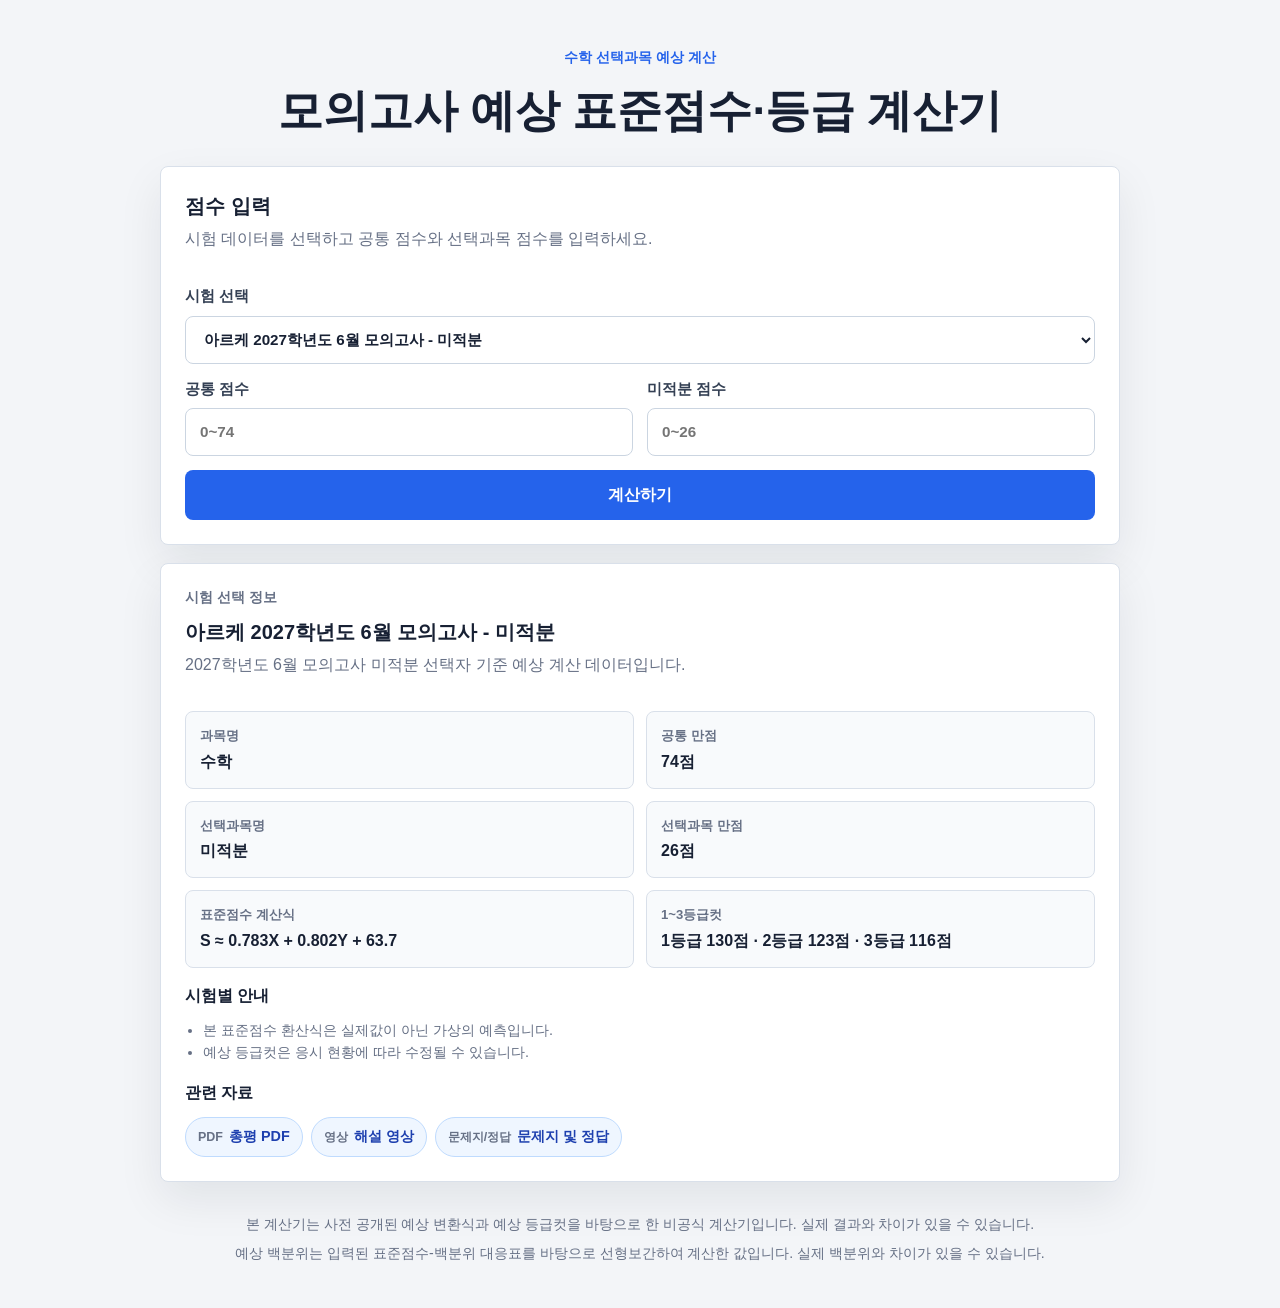
==== index.html @ 88519c4f "f" ====
<!DOCTYPE html>
<html lang="ko">
<head>
  <meta charset="UTF-8">
  <meta name="viewport" content="width=device-width, initial-scale=1.0">
  <title>모의고사 예상 표준점수·등급 계산기</title>
  <link rel="stylesheet" href="style.css">
</head>
<body>
  <main class="page">
    <section class="hero">
      <p class="eyebrow">수학 선택과목 예상 계산</p>
      <h1>모의고사 예상 표준점수·등급 계산기</h1>
    </section>

    <section class="card calculator-card" aria-labelledby="calculator-title">
      <div class="card-header">
        <div>
          <h2 id="calculator-title">점수 입력</h2>
          <p>시험 데이터를 선택하고 공통 점수와 선택과목 점수를 입력하세요.</p>
        </div>
      </div>

      <form id="score-form" novalidate>
        <label class="field">
          <span>시험 선택</span>
          <select id="exam-select" disabled>
            <option value="">시험 데이터를 불러오는 중입니다</option>
          </select>
        </label>

        <div class="input-grid">
          <label class="field">
            <span>공통 점수</span>
            <input id="common-score" type="number" min="0" step="1" inputmode="numeric" placeholder="예: 62">
          </label>

          <label class="field">
            <span id="elective-score-label">선택과목 점수</span>
            <input id="elective-score" type="number" min="0" step="1" inputmode="numeric" placeholder="예: 21">
          </label>
        </div>

        <button class="primary-button" type="submit">계산하기</button>
      </form>

      <p id="message" class="message" role="alert" aria-live="polite"></p>
    </section>

    <section id="result-card" class="card result-card hidden" aria-live="polite">
      <div class="result-heading">
        <div>
          <p class="eyebrow">계산 결과</p>
          <h2 id="result-exam-name"></h2>
        </div>
        <div class="grade-badge" id="result-grade"></div>
      </div>

      <div class="result-grid">
        <div class="result-item">
          <span>원점수</span>
          <strong id="result-raw-score"></strong>
        </div>
        <div class="result-item">
          <span>예상 표준점수</span>
          <strong id="result-standard-score"></strong>
        </div>
        <div class="result-item">
          <span>예상 백분위</span>
          <strong id="result-percentile"></strong>
        </div>
        <div class="result-item">
          <span>예상 등급</span>
          <strong id="result-grade-text"></strong>
        </div>
      </div>

      <div class="cutoff-panel">
        <h3>1~3등급컷</h3>
        <div id="result-cutoffs" class="cutoff-table"></div>
      </div>
    </section>

    <section id="exam-info" class="card info-card hidden" aria-live="polite"></section>

    <footer class="footer">
      <p>본 계산기는 사전 공개된 예상 변환식과 예상 등급컷을 바탕으로 한 비공식 계산기입니다. 실제 결과와 차이가 있을 수 있습니다.</p>
      <p>예상 백분위는 입력된 표준점수-백분위 대응표를 바탕으로 선형보간하여 계산한 값입니다. 실제 백분위와 차이가 있을 수 있습니다.</p>
    </footer>
  </main>

  <script src="script.js"></script>
</body>
</html>
---- style.css ----
:root {
  --bg: #f3f5f8;
  --card: #ffffff;
  --text: #172033;
  --muted: #667085;
  --line: #d9e0ea;
  --primary: #2563eb;
  --primary-dark: #1d4ed8;
  --primary-soft: #eff6ff;
  --danger: #c2410c;
  --danger-bg: #fff7ed;
  --success-bg: #ecfdf3;
  --shadow: 0 18px 45px rgba(15, 23, 42, 0.08);
}

* {
  box-sizing: border-box;
}

body {
  margin: 0;
  min-height: 100vh;
  background: var(--bg);
  color: var(--text);
  font-family: -apple-system, BlinkMacSystemFont, "Segoe UI", "Noto Sans KR", sans-serif;
  line-height: 1.5;
}

button,
input,
select {
  font: inherit;
}

.page {
  width: min(960px, calc(100% - 32px));
  margin: 0 auto;
  padding: 48px 0 36px;
}

.hero {
  margin-bottom: 22px;
  text-align: center;
}

.eyebrow {
  margin: 0 0 8px;
  color: var(--primary);
  font-size: 0.86rem;
  font-weight: 800;
}

h1,
h2,
h3,
p {
  margin-top: 0;
}

h1 {
  margin-bottom: 0;
  font-size: clamp(1.85rem, 4vw, 2.8rem);
  letter-spacing: 0;
}

h2 {
  margin-bottom: 6px;
  font-size: 1.25rem;
}

h3 {
  margin-bottom: 12px;
  font-size: 1rem;
}

.card {
  margin-bottom: 18px;
  padding: 24px;
  border: 1px solid var(--line);
  border-radius: 8px;
  background: var(--card);
  box-shadow: var(--shadow);
}

.card-header {
  display: flex;
  justify-content: space-between;
  gap: 16px;
  margin-bottom: 18px;
}

.card-header p,
.footer,
.info-muted,
.notice-list {
  color: var(--muted);
}

.field {
  display: grid;
  gap: 8px;
  color: #344054;
  font-size: 0.95rem;
  font-weight: 700;
}

.field input,
.field select {
  width: 100%;
  min-height: 48px;
  border: 1px solid #cbd5e1;
  border-radius: 8px;
  background: #fff;
  color: var(--text);
  padding: 0 14px;
}

.field input:focus,
.field select:focus {
  border-color: var(--primary);
  box-shadow: 0 0 0 4px rgba(37, 99, 235, 0.14);
  outline: none;
}

.input-grid {
  display: grid;
  grid-template-columns: repeat(2, minmax(0, 1fr));
  gap: 14px;
  margin: 14px 0;
}

.primary-button {
  width: 100%;
  min-height: 50px;
  border: 0;
  border-radius: 8px;
  background: var(--primary);
  color: #fff;
  cursor: pointer;
  font-weight: 800;
}

.primary-button:hover {
  background: var(--primary-dark);
}

.message {
  min-height: 24px;
  margin: 14px 0 0;
  color: var(--danger);
  font-weight: 700;
}

.message:empty {
  display: none;
}

.hidden {
  display: none;
}

.result-heading {
  display: flex;
  align-items: center;
  justify-content: space-between;
  gap: 16px;
  margin-bottom: 18px;
}

.result-heading h2 {
  margin-bottom: 0;
}

.grade-badge {
  flex: 0 0 auto;
  min-width: 116px;
  padding: 14px 18px;
  border-radius: 8px;
  background: var(--success-bg);
  color: #027a48;
  text-align: center;
  font-size: 1.55rem;
  font-weight: 900;
}

.result-grid {
  display: grid;
  grid-template-columns: repeat(4, minmax(0, 1fr));
  gap: 12px;
}

.result-item {
  min-height: 96px;
  padding: 16px;
  border: 1px solid var(--line);
  border-radius: 8px;
  background: #f8fafc;
}

.result-item span {
  display: block;
  margin-bottom: 8px;
  color: var(--muted);
  font-size: 0.86rem;
  font-weight: 700;
}

.result-item strong {
  font-size: 1.45rem;
}

.cutoff-panel {
  margin-top: 18px;
  padding-top: 18px;
  border-top: 1px solid var(--line);
}

.cutoff-table {
  display: grid;
  grid-template-columns: repeat(3, minmax(0, 1fr));
  border: 1px solid var(--line);
  border-radius: 8px;
  overflow: hidden;
}

.cutoff-cell {
  padding: 12px;
  text-align: center;
  background: #fff;
}

.cutoff-cell + .cutoff-cell {
  border-left: 1px solid var(--line);
}

.cutoff-cell span {
  display: block;
  color: var(--muted);
  font-size: 0.82rem;
  font-weight: 700;
}

.cutoff-cell strong {
  display: block;
  margin-top: 4px;
}

.info-grid {
  display: grid;
  grid-template-columns: repeat(2, minmax(0, 1fr));
  gap: 12px;
  margin: 16px 0;
}

.info-box {
  padding: 14px;
  border: 1px solid var(--line);
  border-radius: 8px;
  background: #f8fafc;
}

.info-box span {
  display: block;
  color: var(--muted);
  font-size: 0.82rem;
  font-weight: 700;
}

.info-box strong {
  display: block;
  margin-top: 4px;
}

.notice-list {
  margin: 8px 0 18px;
  padding-left: 18px;
  font-size: 0.9rem;
}

.links {
  display: flex;
  flex-wrap: wrap;
  gap: 8px;
  margin-top: 8px;
}

.link-chip {
  display: inline-flex;
  align-items: center;
  min-height: 38px;
  padding: 8px 12px;
  border: 1px solid #bfdbfe;
  border-radius: 999px;
  background: var(--primary-soft);
  color: #1e40af;
  text-decoration: none;
  font-size: 0.9rem;
  font-weight: 800;
}

.link-chip:hover {
  border-color: var(--primary);
  background: #dbeafe;
}

.link-type {
  margin-right: 6px;
  color: var(--muted);
  font-size: 0.78rem;
}

.error-box {
  padding: 14px;
  border: 1px solid #fed7aa;
  border-radius: 8px;
  background: var(--danger-bg);
  color: var(--danger);
  font-weight: 700;
}

.footer {
  padding: 14px 4px 0;
  font-size: 0.88rem;
  text-align: center;
}

.footer p {
  margin-bottom: 8px;
}

@media (max-width: 760px) {
  .page {
    width: min(100% - 24px, 960px);
    padding-top: 30px;
  }

  .card {
    padding: 18px;
  }

  .input-grid,
  .result-grid,
  .info-grid {
    grid-template-columns: 1fr;
  }

  .result-heading {
    align-items: stretch;
    flex-direction: column;
  }

  .grade-badge {
    width: 100%;
  }

  .cutoff-table {
    grid-template-columns: 1fr;
  }

  .cutoff-cell + .cutoff-cell {
    border-top: 1px solid var(--line);
    border-left: 0;
  }
}
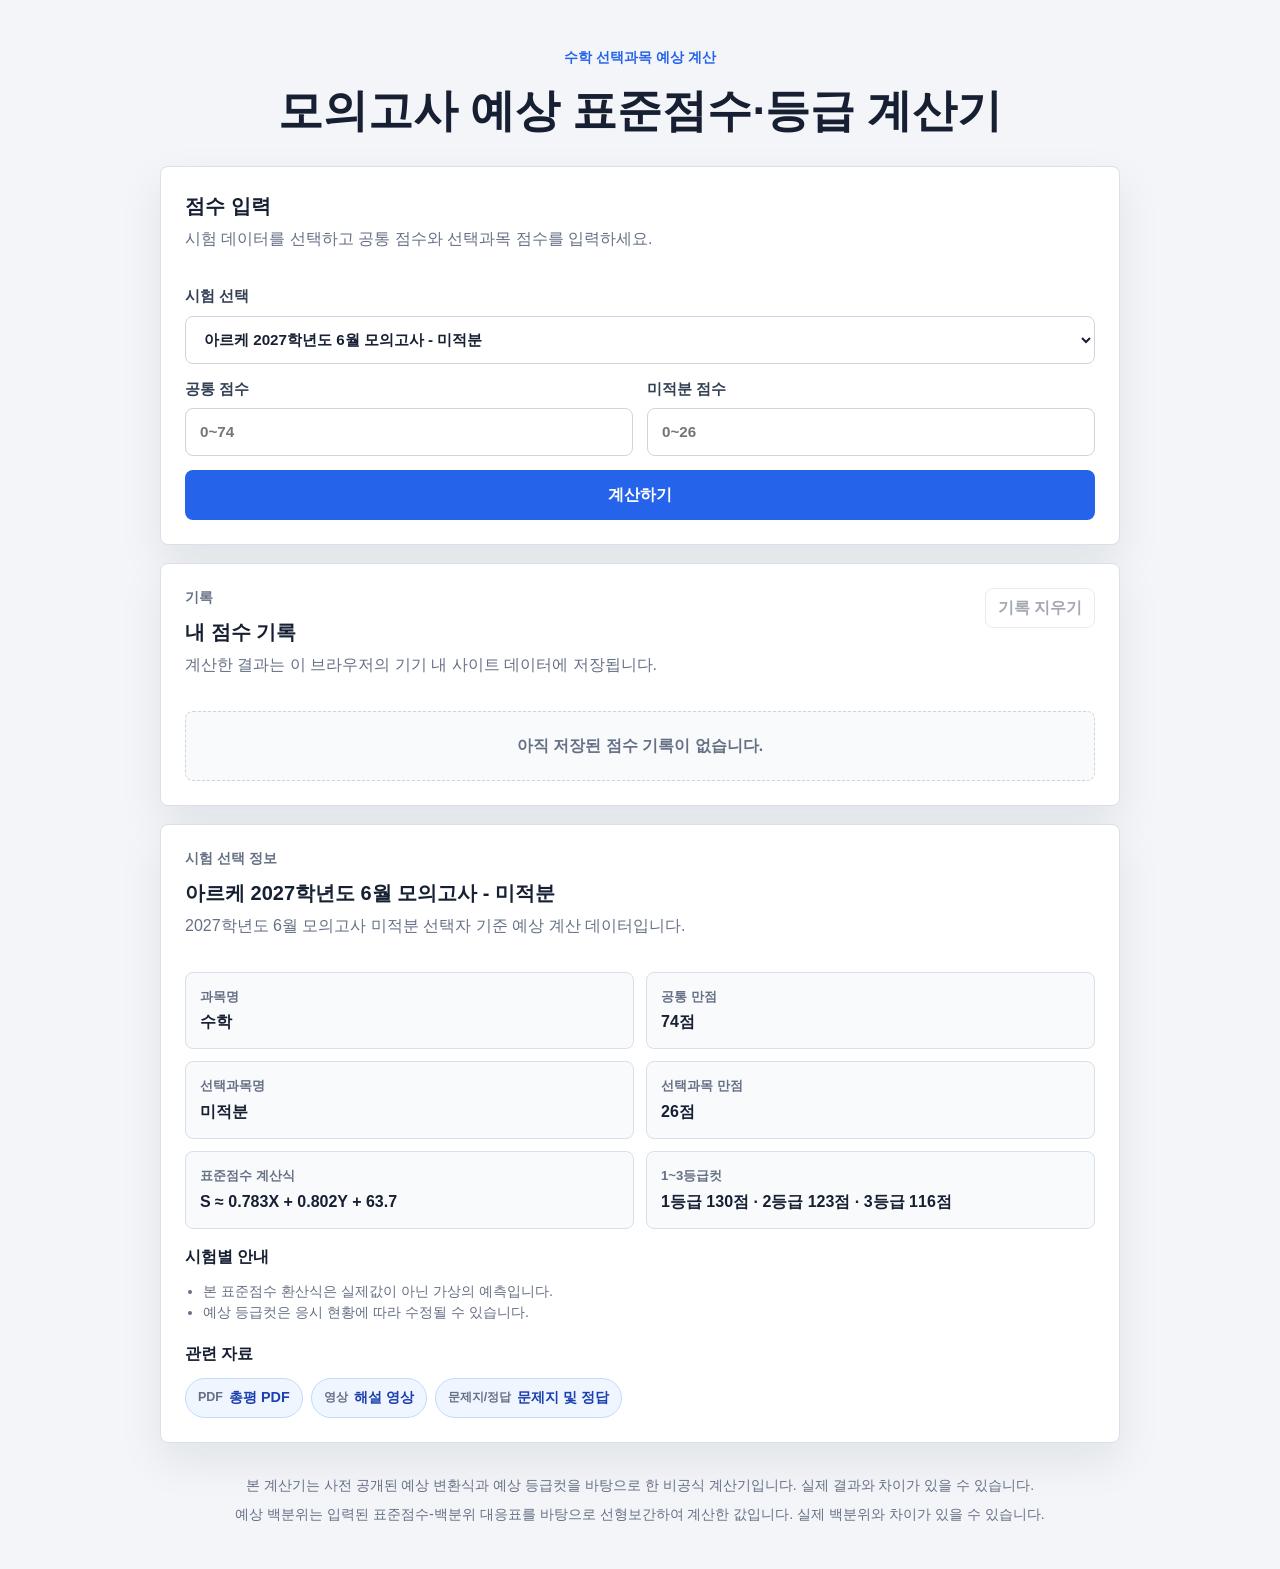
==== commit e11fc7dd: "f" ====
--- a/index.html
+++ b/index.html
@@ -81,6 +81,26 @@
       </div>
     </section>
 
+    <section id="history-card" class="card history-card">
+      <div class="card-header history-header">
+        <div>
+          <p class="eyebrow">기록</p>
+          <h2>내 점수 기록</h2>
+          <p>계산한 결과는 이 브라우저의 기기 내 사이트 데이터에 저장됩니다.</p>
+        </div>
+        <button id="clear-history" class="secondary-button" type="button">기록 지우기</button>
+      </div>
+
+      <div id="history-empty" class="empty-state">아직 저장된 점수 기록이 없습니다.</div>
+
+      <div id="history-content" class="hidden">
+        <div class="chart-wrap">
+          <canvas id="history-chart" width="840" height="280" aria-label="표준점수 등락폭 그래프"></canvas>
+        </div>
+        <div id="history-list" class="history-list" aria-label="저장된 점수 기록"></div>
+      </div>
+    </section>
+
     <section id="exam-info" class="card info-card hidden" aria-live="polite"></section>
 
     <footer class="footer">
--- a/style.css
+++ b/style.css
@@ -144,6 +144,28 @@
   background: var(--primary-dark);
 }
 
+.secondary-button {
+  flex: 0 0 auto;
+  min-height: 40px;
+  border: 1px solid #cbd5e1;
+  border-radius: 8px;
+  background: #fff;
+  color: #344054;
+  cursor: pointer;
+  padding: 0 12px;
+  font-weight: 800;
+}
+
+.secondary-button:hover:not(:disabled) {
+  border-color: var(--primary);
+  color: var(--primary);
+}
+
+.secondary-button:disabled {
+  cursor: not-allowed;
+  opacity: 0.45;
+}
+
 .message {
   min-height: 24px;
   margin: 14px 0 0;
@@ -243,6 +265,86 @@
 .cutoff-cell strong {
   display: block;
   margin-top: 4px;
+}
+
+.history-header {
+  align-items: flex-start;
+}
+
+.empty-state {
+  border: 1px dashed #cbd5e1;
+  border-radius: 8px;
+  background: #f8fafc;
+  color: var(--muted);
+  padding: 22px;
+  text-align: center;
+  font-weight: 700;
+}
+
+.chart-wrap {
+  width: 100%;
+  overflow-x: auto;
+  border: 1px solid var(--line);
+  border-radius: 8px;
+  background: #fff;
+}
+
+.chart-wrap canvas {
+  display: block;
+  min-width: 520px;
+}
+
+.history-list {
+  display: grid;
+  gap: 10px;
+  margin-top: 14px;
+}
+
+.history-item {
+  display: flex;
+  align-items: center;
+  justify-content: space-between;
+  gap: 14px;
+  padding: 14px;
+  border: 1px solid var(--line);
+  border-radius: 8px;
+  background: #f8fafc;
+}
+
+.history-item strong {
+  display: block;
+  margin-bottom: 4px;
+}
+
+.history-item p {
+  margin-bottom: 0;
+  color: var(--muted);
+  font-size: 0.9rem;
+}
+
+.diff-badge {
+  flex: 0 0 auto;
+  min-width: 68px;
+  padding: 7px 10px;
+  border-radius: 999px;
+  text-align: center;
+  font-size: 0.9rem;
+  font-weight: 900;
+}
+
+.diff-badge.up {
+  background: #dcfce7;
+  color: #15803d;
+}
+
+.diff-badge.down {
+  background: #fee2e2;
+  color: #b91c1c;
+}
+
+.diff-badge.same {
+  background: #e5e7eb;
+  color: #475467;
 }
 
 .info-grid {
@@ -349,6 +451,20 @@
     flex-direction: column;
   }
 
+  .history-header,
+  .history-item {
+    align-items: stretch;
+    flex-direction: column;
+  }
+
+  .secondary-button {
+    width: 100%;
+  }
+
+  .diff-badge {
+    width: 100%;
+  }
+
   .grade-badge {
     width: 100%;
   }
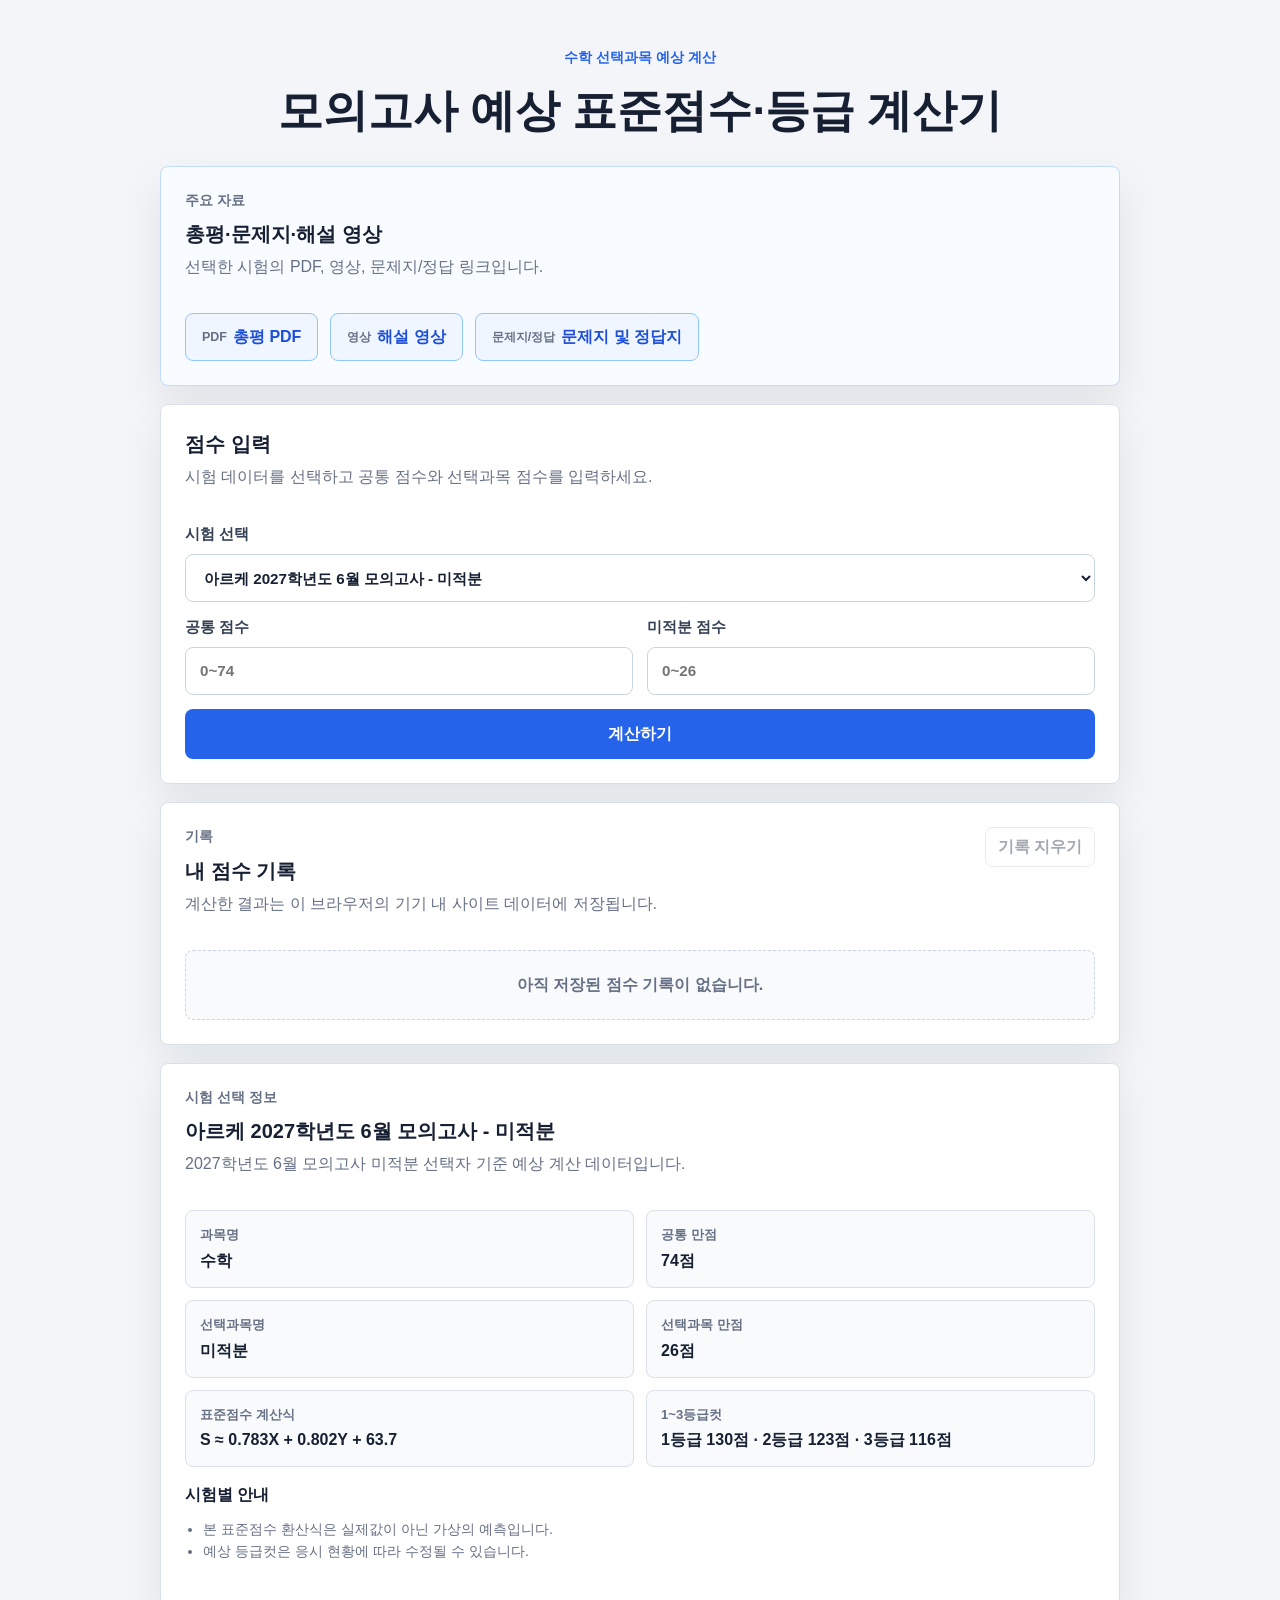
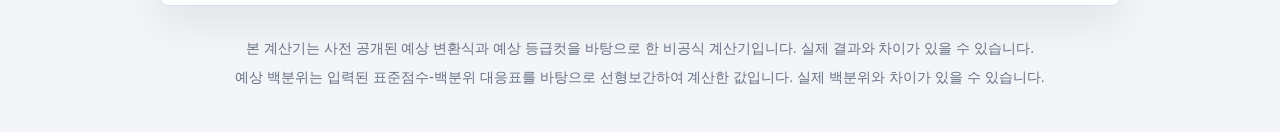
==== commit 3d2af702: "f" ====
--- a/index.html
+++ b/index.html
@@ -11,6 +11,17 @@
     <section class="hero">
       <p class="eyebrow">수학 선택과목 예상 계산</p>
       <h1>모의고사 예상 표준점수·등급 계산기</h1>
+    </section>
+
+    <section id="top-links-card" class="card top-links-card hidden" aria-live="polite">
+      <div class="card-header">
+        <div>
+          <p class="eyebrow">주요 자료</p>
+          <h2>총평·문제지·해설 영상</h2>
+          <p>선택한 시험의 PDF, 영상, 문제지/정답 링크입니다.</p>
+        </div>
+      </div>
+      <div id="top-links"></div>
     </section>
 
     <section class="card calculator-card" aria-labelledby="calculator-title">
--- a/style.css
+++ b/style.css
@@ -347,6 +347,29 @@
   color: #475467;
 }
 
+.history-actions {
+  display: flex;
+  align-items: center;
+  gap: 8px;
+  flex: 0 0 auto;
+}
+
+.delete-history-button {
+  min-height: 34px;
+  border: 1px solid #fecaca;
+  border-radius: 999px;
+  background: #fff;
+  color: #b91c1c;
+  cursor: pointer;
+  padding: 6px 10px;
+  font-size: 0.86rem;
+  font-weight: 900;
+}
+
+.delete-history-button:hover {
+  background: #fee2e2;
+}
+
 .info-grid {
   display: grid;
   grid-template-columns: repeat(2, minmax(0, 1fr));
@@ -384,6 +407,15 @@
   flex-wrap: wrap;
   gap: 8px;
   margin-top: 8px;
+}
+
+.top-links-card {
+  border-color: #bfdbfe;
+  background: #f8fbff;
+}
+
+.top-links-card .links {
+  gap: 12px;
 }
 
 .link-chip {
@@ -405,6 +437,16 @@
   background: #dbeafe;
 }
 
+.link-chip-prominent {
+  min-height: 48px;
+  border-color: #93c5fd;
+  border-radius: 8px;
+  background: #eff6ff;
+  color: #1d4ed8;
+  padding: 10px 16px;
+  font-size: 1rem;
+}
+
 .link-type {
   margin-right: 6px;
   color: var(--muted);
@@ -457,11 +499,26 @@
     flex-direction: column;
   }
 
+  .top-links-card .links {
+    display: grid;
+    grid-template-columns: 1fr;
+  }
+
+  .link-chip-prominent {
+    justify-content: center;
+    width: 100%;
+  }
+
   .secondary-button {
     width: 100%;
   }
 
-  .diff-badge {
+  .history-actions {
+    width: 100%;
+  }
+
+  .diff-badge,
+  .delete-history-button {
     width: 100%;
   }
 
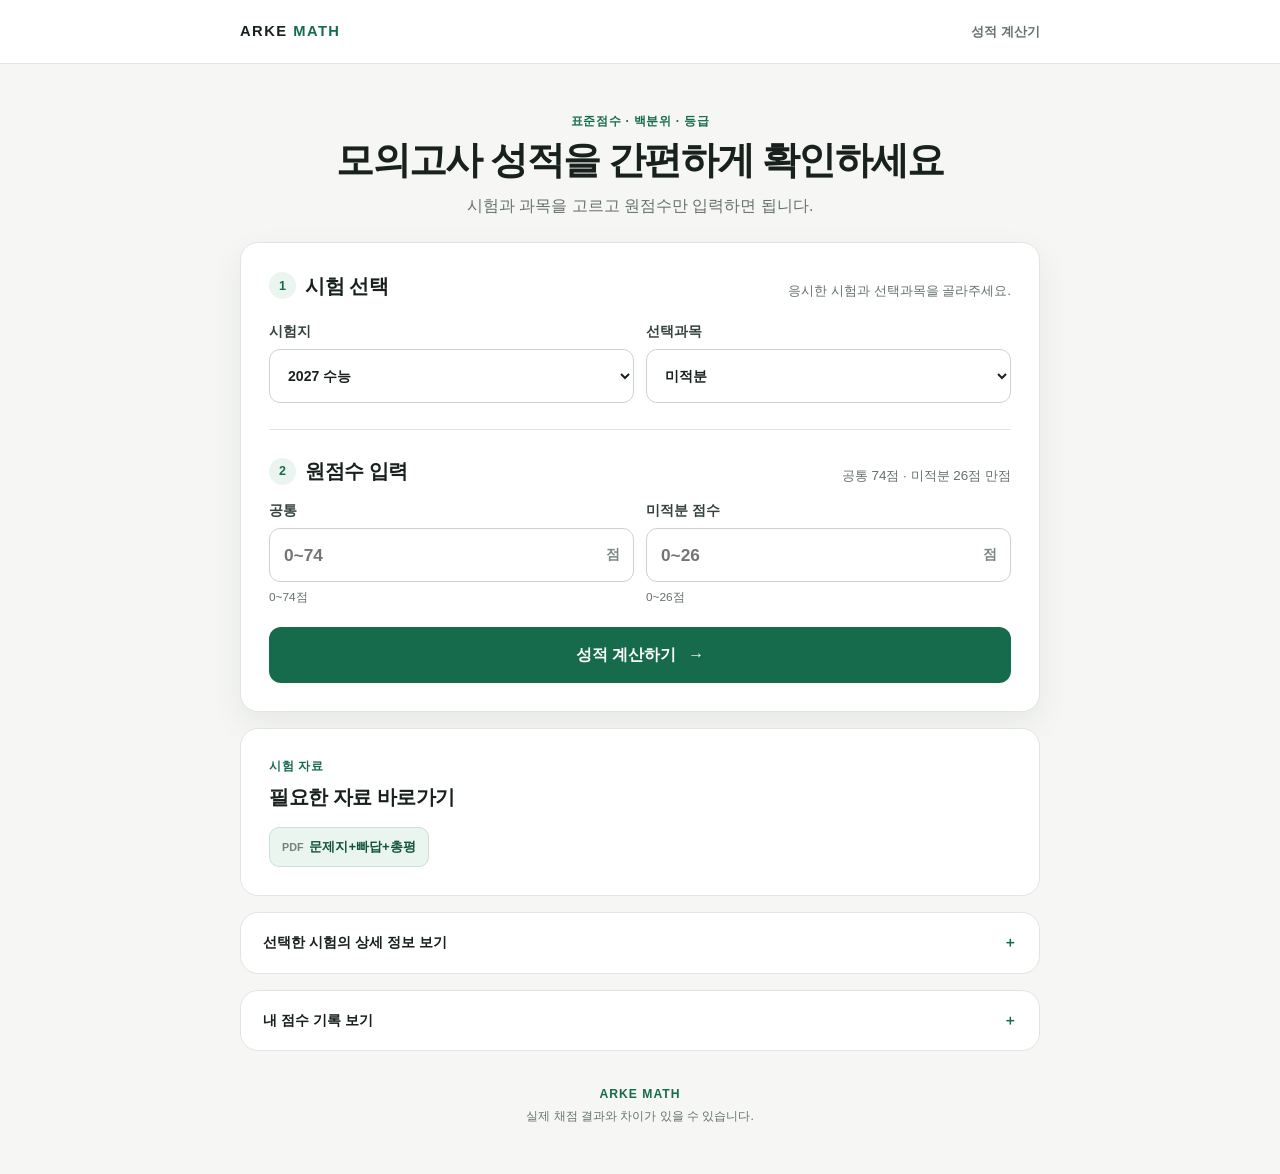
==== commit b4cb2b46: "b" ====
--- a/index.html
+++ b/index.html
@@ -1,125 +1,93 @@
-<!DOCTYPE html>
+<!doctype html>
 <html lang="ko">
 <head>
   <meta charset="UTF-8">
   <meta name="viewport" content="width=device-width, initial-scale=1.0">
-  <title>모의고사 예상 표준점수·등급 계산기</title>
+  <meta name="description" content="아르케 수학 모의고사 예상 표준점수, 백분위, 등급 계산기">
+  <title>아르케 수학 성적 계산기</title>
   <link rel="stylesheet" href="style.css">
 </head>
 <body>
+  <header class="site-header">
+    <a class="brand" href="#">ARKE <span>MATH</span></a>
+    <span class="header-label">성적 계산기</span>
+  </header>
+
   <main class="page">
-    <section class="hero">
-      <p class="eyebrow">수학 선택과목 예상 계산</p>
-      <h1>모의고사 예상 표준점수·등급 계산기</h1>
-    </section>
-
-    <section id="top-links-card" class="card top-links-card hidden" aria-live="polite">
-      <div class="card-header">
-        <div>
-          <p class="eyebrow">주요 자료</p>
-          <h2>총평·문제지·해설 영상</h2>
-          <p>선택한 시험의 PDF, 영상, 문제지/정답 링크입니다.</p>
-        </div>
-      </div>
-      <div id="top-links"></div>
+    <section class="intro">
+      <p class="eyebrow">표준점수 · 백분위 · 등급</p>
+      <h1>모의고사 성적을 간편하게 확인하세요</h1>
+      <p>시험과 과목을 고르고 원점수만 입력하면 됩니다.</p>
     </section>
 
     <section class="card calculator-card" aria-labelledby="calculator-title">
-      <div class="card-header">
-        <div>
-          <h2 id="calculator-title">점수 입력</h2>
-          <p>시험 데이터를 선택하고 공통 점수와 선택과목 점수를 입력하세요.</p>
-        </div>
+      <div class="card-title-row">
+        <div><span class="step-badge">1</span><h2 id="calculator-title">시험 선택</h2></div>
+        <p>응시한 시험과 선택과목을 골라주세요.</p>
       </div>
 
       <form id="score-form" novalidate>
-        <label class="field">
-          <span>시험 선택</span>
-          <select id="exam-select" disabled>
-            <option value="">시험 데이터를 불러오는 중입니다</option>
-          </select>
-        </label>
-
-        <div class="input-grid">
+        <div class="selection-grid">
           <label class="field">
-            <span>공통 점수</span>
-            <input id="common-score" type="number" min="0" step="1" inputmode="numeric" placeholder="예: 62">
+            <span>시험지</span>
+            <select id="exam-paper-select" disabled><option value="">시험 데이터를 불러오는 중입니다</option></select>
           </label>
-
           <label class="field">
-            <span id="elective-score-label">선택과목 점수</span>
-            <input id="elective-score" type="number" min="0" step="1" inputmode="numeric" placeholder="예: 21">
+            <span>선택과목</span>
+            <select id="exam-select" disabled><option value="">시험지를 먼저 선택하세요</option></select>
           </label>
         </div>
 
-        <button class="primary-button" type="submit">계산하기</button>
+        <div class="divider"></div>
+        <div class="card-title-row compact">
+          <div><span class="step-badge">2</span><h2>원점수 입력</h2></div>
+          <p id="score-range-guide">시험과 과목을 선택하면 점수 범위가 표시됩니다.</p>
+        </div>
+        <div class="input-grid">
+          <label class="field score-field"><span>공통</span><div class="score-input"><input id="common-score" type="number" min="0" step="1" inputmode="numeric" autocomplete="off" placeholder="0"><b>점</b></div><small id="common-range">—</small></label>
+          <label class="field score-field"><span id="elective-score-label">선택과목</span><div class="score-input"><input id="elective-score" type="number" min="0" step="1" inputmode="numeric" autocomplete="off" placeholder="0"><b>점</b></div><small id="elective-range">—</small></label>
+        </div>
+        <button class="primary-button" type="submit">성적 계산하기 <span aria-hidden="true">→</span></button>
       </form>
-
       <p id="message" class="message" role="alert" aria-live="polite"></p>
     </section>
 
     <section id="result-card" class="card result-card hidden" aria-live="polite">
       <div class="result-heading">
-        <div>
-          <p class="eyebrow">계산 결과</p>
-          <h2 id="result-exam-name"></h2>
-        </div>
+        <div><p class="eyebrow">계산 결과</p><h2 id="result-exam-name"></h2></div>
         <div class="grade-badge" id="result-grade"></div>
       </div>
-
       <div class="result-grid">
-        <div class="result-item">
-          <span>원점수</span>
-          <strong id="result-raw-score"></strong>
-        </div>
-        <div class="result-item">
-          <span>예상 표준점수</span>
-          <strong id="result-standard-score"></strong>
-        </div>
-        <div class="result-item">
-          <span>예상 백분위</span>
-          <strong id="result-percentile"></strong>
-        </div>
-        <div class="result-item">
-          <span>예상 등급</span>
-          <strong id="result-grade-text"></strong>
-        </div>
+        <div class="result-item"><span>원점수</span><strong id="result-raw-score"></strong></div>
+        <div class="result-item primary-result"><span>예상 표준점수</span><strong id="result-standard-score"></strong></div>
+        <div class="result-item"><span>예상 백분위</span><strong id="result-percentile"></strong></div>
+        <div class="result-item"><span>예상 등급</span><strong id="result-grade-text"></strong></div>
       </div>
-
-      <div class="cutoff-panel">
-        <h3>1~3등급컷</h3>
-        <div id="result-cutoffs" class="cutoff-table"></div>
-      </div>
+      <div class="cutoff-panel"><h3>1~3등급 기준</h3><div id="result-cutoffs" class="cutoff-table"></div></div>
+      <p class="result-notice">예상 환산식과 백분위 대응표를 이용한 참고값입니다.</p>
     </section>
 
-    <section id="history-card" class="card history-card">
-      <div class="card-header history-header">
-        <div>
-          <p class="eyebrow">기록</p>
-          <h2>내 점수 기록</h2>
-          <p>계산한 결과는 이 브라우저의 기기 내 사이트 데이터에 저장됩니다.</p>
-        </div>
-        <button id="clear-history" class="secondary-button" type="button">기록 지우기</button>
-      </div>
-
-      <div id="history-empty" class="empty-state">아직 저장된 점수 기록이 없습니다.</div>
-
-      <div id="history-content" class="hidden">
-        <div class="chart-wrap">
-          <canvas id="history-chart" width="840" height="280" aria-label="표준점수 등락폭 그래프"></canvas>
-        </div>
-        <div id="history-list" class="history-list" aria-label="저장된 점수 기록"></div>
-      </div>
+    <section id="top-links-card" class="card top-links-card hidden" aria-live="polite">
+      <div class="simple-heading"><div><p class="eyebrow">시험 자료</p><h2>필요한 자료 바로가기</h2></div></div>
+      <div id="top-links"></div>
     </section>
 
-    <section id="exam-info" class="card info-card hidden" aria-live="polite"></section>
+    <details id="exam-details" class="card details-card">
+      <summary>선택한 시험의 상세 정보 보기</summary>
+      <section id="exam-info" class="info-card hidden" aria-live="polite"></section>
+    </details>
 
-    <footer class="footer">
-      <p>본 계산기는 사전 공개된 예상 변환식과 예상 등급컷을 바탕으로 한 비공식 계산기입니다. 실제 결과와 차이가 있을 수 있습니다.</p>
-      <p>예상 백분위는 입력된 표준점수-백분위 대응표를 바탕으로 선형보간하여 계산한 값입니다. 실제 백분위와 차이가 있을 수 있습니다.</p>
-    </footer>
+    <details id="history-card" class="card details-card history-card">
+      <summary>내 점수 기록 보기</summary>
+      <div class="history-body">
+        <div class="history-toolbar"><p>최근 계산 결과를 이 브라우저에 저장합니다.</p><button id="clear-history" class="secondary-button" type="button">전체 삭제</button></div>
+        <div id="history-empty" class="empty-state">아직 저장된 점수 기록이 없습니다.</div>
+        <div id="history-content" class="hidden"><div class="chart-wrap"><canvas id="history-chart" width="840" height="280" aria-label="표준점수 변화 그래프"></canvas></div><div id="history-list" class="history-list" aria-label="저장된 점수 기록"></div></div>
+      </div>
+    </details>
+
+    <footer class="footer"><strong>ARKE MATH</strong><p>실제 채점 결과와 차이가 있을 수 있습니다.</p></footer>
   </main>
-
   <script src="script.js"></script>
 </body>
 </html>
--- a/style.css
+++ b/style.css
@@ -1,537 +1,30 @@
-:root {
-  --bg: #f3f5f8;
-  --card: #ffffff;
-  --text: #172033;
-  --muted: #667085;
-  --line: #d9e0ea;
-  --primary: #2563eb;
-  --primary-dark: #1d4ed8;
-  --primary-soft: #eff6ff;
-  --danger: #c2410c;
-  --danger-bg: #fff7ed;
-  --success-bg: #ecfdf3;
-  --shadow: 0 18px 45px rgba(15, 23, 42, 0.08);
-}
-
-* {
-  box-sizing: border-box;
-}
-
-body {
-  margin: 0;
-  min-height: 100vh;
-  background: var(--bg);
-  color: var(--text);
-  font-family: -apple-system, BlinkMacSystemFont, "Segoe UI", "Noto Sans KR", sans-serif;
-  line-height: 1.5;
-}
-
-button,
-input,
-select {
-  font: inherit;
-}
-
-.page {
-  width: min(960px, calc(100% - 32px));
-  margin: 0 auto;
-  padding: 48px 0 36px;
-}
-
-.hero {
-  margin-bottom: 22px;
-  text-align: center;
-}
-
-.eyebrow {
-  margin: 0 0 8px;
-  color: var(--primary);
-  font-size: 0.86rem;
-  font-weight: 800;
-}
-
-h1,
-h2,
-h3,
-p {
-  margin-top: 0;
-}
-
-h1 {
-  margin-bottom: 0;
-  font-size: clamp(1.85rem, 4vw, 2.8rem);
-  letter-spacing: 0;
-}
-
-h2 {
-  margin-bottom: 6px;
-  font-size: 1.25rem;
-}
-
-h3 {
-  margin-bottom: 12px;
-  font-size: 1rem;
-}
-
-.card {
-  margin-bottom: 18px;
-  padding: 24px;
-  border: 1px solid var(--line);
-  border-radius: 8px;
-  background: var(--card);
-  box-shadow: var(--shadow);
-}
-
-.card-header {
-  display: flex;
-  justify-content: space-between;
-  gap: 16px;
-  margin-bottom: 18px;
-}
-
-.card-header p,
-.footer,
-.info-muted,
-.notice-list {
-  color: var(--muted);
-}
-
-.field {
-  display: grid;
-  gap: 8px;
-  color: #344054;
-  font-size: 0.95rem;
-  font-weight: 700;
-}
-
-.field input,
-.field select {
-  width: 100%;
-  min-height: 48px;
-  border: 1px solid #cbd5e1;
-  border-radius: 8px;
-  background: #fff;
-  color: var(--text);
-  padding: 0 14px;
-}
-
-.field input:focus,
-.field select:focus {
-  border-color: var(--primary);
-  box-shadow: 0 0 0 4px rgba(37, 99, 235, 0.14);
-  outline: none;
-}
-
-.input-grid {
-  display: grid;
-  grid-template-columns: repeat(2, minmax(0, 1fr));
-  gap: 14px;
-  margin: 14px 0;
-}
-
-.primary-button {
-  width: 100%;
-  min-height: 50px;
-  border: 0;
-  border-radius: 8px;
-  background: var(--primary);
-  color: #fff;
-  cursor: pointer;
-  font-weight: 800;
-}
-
-.primary-button:hover {
-  background: var(--primary-dark);
-}
-
-.secondary-button {
-  flex: 0 0 auto;
-  min-height: 40px;
-  border: 1px solid #cbd5e1;
-  border-radius: 8px;
-  background: #fff;
-  color: #344054;
-  cursor: pointer;
-  padding: 0 12px;
-  font-weight: 800;
-}
-
-.secondary-button:hover:not(:disabled) {
-  border-color: var(--primary);
-  color: var(--primary);
-}
-
-.secondary-button:disabled {
-  cursor: not-allowed;
-  opacity: 0.45;
-}
-
-.message {
-  min-height: 24px;
-  margin: 14px 0 0;
-  color: var(--danger);
-  font-weight: 700;
-}
-
-.message:empty {
-  display: none;
-}
-
-.hidden {
-  display: none;
-}
-
-.result-heading {
-  display: flex;
-  align-items: center;
-  justify-content: space-between;
-  gap: 16px;
-  margin-bottom: 18px;
-}
-
-.result-heading h2 {
-  margin-bottom: 0;
-}
-
-.grade-badge {
-  flex: 0 0 auto;
-  min-width: 116px;
-  padding: 14px 18px;
-  border-radius: 8px;
-  background: var(--success-bg);
-  color: #027a48;
-  text-align: center;
-  font-size: 1.55rem;
-  font-weight: 900;
-}
-
-.result-grid {
-  display: grid;
-  grid-template-columns: repeat(4, minmax(0, 1fr));
-  gap: 12px;
-}
-
-.result-item {
-  min-height: 96px;
-  padding: 16px;
-  border: 1px solid var(--line);
-  border-radius: 8px;
-  background: #f8fafc;
-}
-
-.result-item span {
-  display: block;
-  margin-bottom: 8px;
-  color: var(--muted);
-  font-size: 0.86rem;
-  font-weight: 700;
-}
-
-.result-item strong {
-  font-size: 1.45rem;
-}
-
-.cutoff-panel {
-  margin-top: 18px;
-  padding-top: 18px;
-  border-top: 1px solid var(--line);
-}
-
-.cutoff-table {
-  display: grid;
-  grid-template-columns: repeat(3, minmax(0, 1fr));
-  border: 1px solid var(--line);
-  border-radius: 8px;
-  overflow: hidden;
-}
-
-.cutoff-cell {
-  padding: 12px;
-  text-align: center;
-  background: #fff;
-}
-
-.cutoff-cell + .cutoff-cell {
-  border-left: 1px solid var(--line);
-}
-
-.cutoff-cell span {
-  display: block;
-  color: var(--muted);
-  font-size: 0.82rem;
-  font-weight: 700;
-}
-
-.cutoff-cell strong {
-  display: block;
-  margin-top: 4px;
-}
-
-.history-header {
-  align-items: flex-start;
-}
-
-.empty-state {
-  border: 1px dashed #cbd5e1;
-  border-radius: 8px;
-  background: #f8fafc;
-  color: var(--muted);
-  padding: 22px;
-  text-align: center;
-  font-weight: 700;
-}
-
-.chart-wrap {
-  width: 100%;
-  overflow-x: auto;
-  border: 1px solid var(--line);
-  border-radius: 8px;
-  background: #fff;
-}
-
-.chart-wrap canvas {
-  display: block;
-  min-width: 520px;
-}
-
-.history-list {
-  display: grid;
-  gap: 10px;
-  margin-top: 14px;
-}
-
-.history-item {
-  display: flex;
-  align-items: center;
-  justify-content: space-between;
-  gap: 14px;
-  padding: 14px;
-  border: 1px solid var(--line);
-  border-radius: 8px;
-  background: #f8fafc;
-}
-
-.history-item strong {
-  display: block;
-  margin-bottom: 4px;
-}
-
-.history-item p {
-  margin-bottom: 0;
-  color: var(--muted);
-  font-size: 0.9rem;
-}
-
-.diff-badge {
-  flex: 0 0 auto;
-  min-width: 68px;
-  padding: 7px 10px;
-  border-radius: 999px;
-  text-align: center;
-  font-size: 0.9rem;
-  font-weight: 900;
-}
-
-.diff-badge.up {
-  background: #dcfce7;
-  color: #15803d;
-}
-
-.diff-badge.down {
-  background: #fee2e2;
-  color: #b91c1c;
-}
-
-.diff-badge.same {
-  background: #e5e7eb;
-  color: #475467;
-}
-
-.history-actions {
-  display: flex;
-  align-items: center;
-  gap: 8px;
-  flex: 0 0 auto;
-}
-
-.delete-history-button {
-  min-height: 34px;
-  border: 1px solid #fecaca;
-  border-radius: 999px;
-  background: #fff;
-  color: #b91c1c;
-  cursor: pointer;
-  padding: 6px 10px;
-  font-size: 0.86rem;
-  font-weight: 900;
-}
-
-.delete-history-button:hover {
-  background: #fee2e2;
-}
-
-.info-grid {
-  display: grid;
-  grid-template-columns: repeat(2, minmax(0, 1fr));
-  gap: 12px;
-  margin: 16px 0;
-}
-
-.info-box {
-  padding: 14px;
-  border: 1px solid var(--line);
-  border-radius: 8px;
-  background: #f8fafc;
-}
-
-.info-box span {
-  display: block;
-  color: var(--muted);
-  font-size: 0.82rem;
-  font-weight: 700;
-}
-
-.info-box strong {
-  display: block;
-  margin-top: 4px;
-}
-
-.notice-list {
-  margin: 8px 0 18px;
-  padding-left: 18px;
-  font-size: 0.9rem;
-}
-
-.links {
-  display: flex;
-  flex-wrap: wrap;
-  gap: 8px;
-  margin-top: 8px;
-}
-
-.top-links-card {
-  border-color: #bfdbfe;
-  background: #f8fbff;
-}
-
-.top-links-card .links {
-  gap: 12px;
-}
-
-.link-chip {
-  display: inline-flex;
-  align-items: center;
-  min-height: 38px;
-  padding: 8px 12px;
-  border: 1px solid #bfdbfe;
-  border-radius: 999px;
-  background: var(--primary-soft);
-  color: #1e40af;
-  text-decoration: none;
-  font-size: 0.9rem;
-  font-weight: 800;
-}
-
-.link-chip:hover {
-  border-color: var(--primary);
-  background: #dbeafe;
-}
-
-.link-chip-prominent {
-  min-height: 48px;
-  border-color: #93c5fd;
-  border-radius: 8px;
-  background: #eff6ff;
-  color: #1d4ed8;
-  padding: 10px 16px;
-  font-size: 1rem;
-}
-
-.link-type {
-  margin-right: 6px;
-  color: var(--muted);
-  font-size: 0.78rem;
-}
-
-.error-box {
-  padding: 14px;
-  border: 1px solid #fed7aa;
-  border-radius: 8px;
-  background: var(--danger-bg);
-  color: var(--danger);
-  font-weight: 700;
-}
-
-.footer {
-  padding: 14px 4px 0;
-  font-size: 0.88rem;
-  text-align: center;
-}
-
-.footer p {
-  margin-bottom: 8px;
-}
-
-@media (max-width: 760px) {
-  .page {
-    width: min(100% - 24px, 960px);
-    padding-top: 30px;
-  }
-
-  .card {
-    padding: 18px;
-  }
-
-  .input-grid,
-  .result-grid,
-  .info-grid {
-    grid-template-columns: 1fr;
-  }
-
-  .result-heading {
-    align-items: stretch;
-    flex-direction: column;
-  }
-
-  .history-header,
-  .history-item {
-    align-items: stretch;
-    flex-direction: column;
-  }
-
-  .top-links-card .links {
-    display: grid;
-    grid-template-columns: 1fr;
-  }
-
-  .link-chip-prominent {
-    justify-content: center;
-    width: 100%;
-  }
-
-  .secondary-button {
-    width: 100%;
-  }
-
-  .history-actions {
-    width: 100%;
-  }
-
-  .diff-badge,
-  .delete-history-button {
-    width: 100%;
-  }
-
-  .grade-badge {
-    width: 100%;
-  }
-
-  .cutoff-table {
-    grid-template-columns: 1fr;
-  }
-
-  .cutoff-cell + .cutoff-cell {
-    border-top: 1px solid var(--line);
-    border-left: 0;
-  }
-}
+:root { --bg:#f6f7f5; --surface:#fff; --ink:#18211d; --muted:#66716b; --line:#e1e5e2; --green:#176b4d; --green-dark:#10533b; --green-soft:#eaf5f0; --danger:#b42318; --shadow:0 12px 32px rgba(28,45,37,.07); }
+* { box-sizing:border-box; }
+html { scroll-behavior:smooth; }
+body { margin:0; min-height:100vh; background:var(--bg); color:var(--ink); font-family:-apple-system,BlinkMacSystemFont,"Segoe UI","Noto Sans KR",sans-serif; line-height:1.5; }
+button,input,select { font:inherit; }
+.site-header { display:flex; height:64px; align-items:center; justify-content:space-between; border-bottom:1px solid var(--line); background:rgba(255,255,255,.92); padding:0 max(24px,calc((100vw - 800px)/2)); position:sticky; top:0; z-index:10; backdrop-filter:blur(10px); }
+.brand { color:var(--ink); text-decoration:none; font-size:.92rem; font-weight:900; letter-spacing:.1em; }.brand span{color:var(--green)}
+.header-label { color:var(--muted); font-size:.82rem; font-weight:700; }
+.page { width:min(800px,calc(100% - 32px)); margin:auto; padding:48px 0 36px; }
+.intro { margin-bottom:24px; text-align:center; }.intro h1{margin:0 0 10px;font-size:clamp(1.7rem,4vw,2.35rem);line-height:1.25;letter-spacing:-.045em}.intro>p:last-child{margin:0;color:var(--muted)}
+.eyebrow { margin:0 0 7px; color:var(--green); font-size:.75rem; font-weight:800; letter-spacing:.06em; }
+h2,h3,p { margin-top:0; } h2{margin-bottom:0;font-size:1.25rem;letter-spacing:-.025em} h3{font-size:.95rem}
+.card { margin-bottom:16px; padding:28px; border:1px solid var(--line); border-radius:18px; background:var(--surface); box-shadow:var(--shadow); }
+.card-title-row { display:flex; align-items:flex-end; justify-content:space-between; gap:20px; margin-bottom:20px; }.card-title-row>div{display:flex;align-items:center;gap:9px}.card-title-row p{margin:0;color:var(--muted);font-size:.84rem}.card-title-row.compact{margin-bottom:14px}
+.step-badge { display:grid; width:27px; height:27px; place-items:center; border-radius:50%; background:var(--green-soft); color:var(--green); font-size:.78rem; font-weight:900; }
+.selection-grid,.input-grid { display:grid; grid-template-columns:1fr 1fr; gap:12px; }
+.field { display:grid; gap:7px; color:#35423c; font-size:.88rem; font-weight:750; }.field select,.field input{width:100%;height:54px;border:1px solid #ccd3cf;border-radius:11px;background:#fff;color:var(--ink);padding:0 14px;outline:none}.field select:focus,.field input:focus{border-color:var(--green);box-shadow:0 0 0 4px rgba(23,107,77,.1)}.field select:disabled{background:#f3f5f4;color:#929b96}.field small{color:var(--muted);font-size:.74rem;font-weight:500}
+.divider { height:1px; margin:26px 0; background:var(--line); }
+.score-input { position:relative; }.score-input input{padding-right:40px;font-size:1.08rem;font-weight:750}.score-input b{position:absolute;right:14px;top:50%;transform:translateY(-50%);color:#7c8781;font-size:.85rem}
+.primary-button { display:flex; width:100%; height:56px; align-items:center; justify-content:center; gap:12px; margin-top:20px; border:0; border-radius:12px; background:var(--green); color:#fff; cursor:pointer; font-weight:800; transition:.18s }.primary-button:hover{background:var(--green-dark);transform:translateY(-1px)}
+.message { min-height:0; margin:13px 0 0; color:var(--danger); font-size:.85rem; font-weight:750; text-align:center }.message:empty,.hidden{display:none}
+.result-card { border-color:#d5e8df; }.result-heading{display:flex;align-items:center;justify-content:space-between;gap:16px;margin-bottom:20px}.result-heading h2{font-size:1rem;color:var(--muted);font-weight:600}.grade-badge{min-width:88px;padding:10px 14px;border-radius:11px;background:var(--green);color:#fff;text-align:center;font-size:1.12rem;font-weight:900}
+.result-grid { display:grid; grid-template-columns:repeat(4,1fr); gap:9px }.result-item{min-height:94px;padding:14px;border:1px solid var(--line);border-radius:12px;background:#fafbfa}.result-item span{display:block;margin-bottom:8px;color:var(--muted);font-size:.75rem;font-weight:700}.result-item strong{font-size:1.3rem}.result-item.primary-result{border-color:#b9dbc9;background:var(--green-soft)}.result-item.primary-result strong{color:var(--green)}
+.cutoff-panel{margin-top:18px;padding-top:16px;border-top:1px solid var(--line)}.cutoff-table{display:grid;grid-template-columns:repeat(3,1fr);overflow:hidden;border:1px solid var(--line);border-radius:10px}.cutoff-cell{padding:10px;text-align:center}.cutoff-cell+.cutoff-cell{border-left:1px solid var(--line)}.cutoff-cell span{display:block;color:var(--muted);font-size:.72rem}.cutoff-cell strong{font-size:.9rem}.result-notice{margin:12px 0 0;color:var(--muted);font-size:.76rem;text-align:center}
+.simple-heading{margin-bottom:15px}.top-links-card{box-shadow:none}.links{display:flex;flex-wrap:wrap;gap:8px}.link-chip{display:inline-flex;min-height:40px;align-items:center;padding:8px 12px;border:1px solid #cce0d6;border-radius:10px;background:var(--green-soft);color:var(--green-dark);text-decoration:none;font-size:.82rem;font-weight:750}.link-chip:hover{border-color:var(--green)}.link-type{margin-right:6px;color:#72837a;font-size:.67rem}
+.details-card { padding:0; box-shadow:none; overflow:hidden }.details-card>summary{padding:19px 22px;cursor:pointer;font-size:.9rem;font-weight:800;list-style:none}.details-card>summary::-webkit-details-marker{display:none}.details-card>summary::after{content:"＋";float:right;color:var(--green)}.details-card[open]>summary{border-bottom:1px solid var(--line)}.details-card[open]>summary::after{content:"−"}.info-card,.history-body{padding:22px}.info-card.card{margin:0;border:0;border-radius:0;box-shadow:none}
+.info-grid{display:grid;grid-template-columns:1fr 1fr;gap:9px;margin:14px 0}.info-box{padding:12px;border:1px solid var(--line);border-radius:10px;background:#fafbfa}.info-box span{display:block;color:var(--muted);font-size:.72rem}.info-box strong{display:block;margin-top:3px;font-size:.88rem}.notice-list,.info-muted{color:var(--muted);font-size:.82rem}.error-box{padding:12px;border-radius:10px;background:#fff0ed;color:var(--danger);font-weight:700}
+.history-toolbar{display:flex;align-items:center;justify-content:space-between;gap:12px;margin-bottom:14px}.history-toolbar p{margin:0;color:var(--muted);font-size:.8rem}.secondary-button{min-height:36px;border:1px solid #ccd3cf;border-radius:9px;background:#fff;color:#4e5a54;cursor:pointer;padding:0 11px;font-size:.8rem;font-weight:750}.secondary-button:disabled{opacity:.4}.empty-state{padding:20px;border:1px dashed #cdd4d0;border-radius:10px;color:var(--muted);text-align:center;font-size:.84rem}.chart-wrap{overflow-x:auto;border:1px solid var(--line);border-radius:10px}.chart-wrap canvas{display:block;min-width:520px}.history-list{display:grid;gap:8px;margin-top:10px}.history-item{display:flex;align-items:center;justify-content:space-between;gap:12px;padding:12px;border:1px solid var(--line);border-radius:10px;background:#fafbfa}.history-item strong{display:block;font-size:.87rem}.history-item p{margin:2px 0 0;color:var(--muted);font-size:.76rem}.history-actions{display:flex;align-items:center;gap:6px}.diff-badge,.delete-history-button{padding:5px 8px;border-radius:999px;font-size:.72rem;font-weight:800}.diff-badge.up{background:#dcfce7;color:#15803d}.diff-badge.down{background:#fee2e2;color:#b91c1c}.diff-badge.same{background:#ecefed;color:#59645f}.delete-history-button{border:1px solid #efc9c2;background:#fff;color:#a83b29;cursor:pointer}
+.footer{padding:18px 0 0;color:var(--muted);text-align:center;font-size:.76rem}.footer strong{display:block;margin-bottom:4px;color:var(--green);letter-spacing:.08em}
+@media(max-width:680px){.page{width:min(100% - 20px,800px);padding-top:30px}.card{padding:20px}.intro{text-align:left;padding:0 4px}.card-title-row{display:block}.card-title-row p{margin-top:7px}.selection-grid,.input-grid,.result-grid,.info-grid{grid-template-columns:1fr}.result-heading{align-items:stretch;flex-direction:column}.grade-badge{width:100%}.result-item{min-height:78px}.details-card{padding:0}.history-item,.history-toolbar{align-items:stretch;flex-direction:column}.history-actions{width:100%}.diff-badge,.delete-history-button{flex:1;text-align:center}.cutoff-table{grid-template-columns:1fr}.cutoff-cell+.cutoff-cell{border-top:1px solid var(--line);border-left:0}}
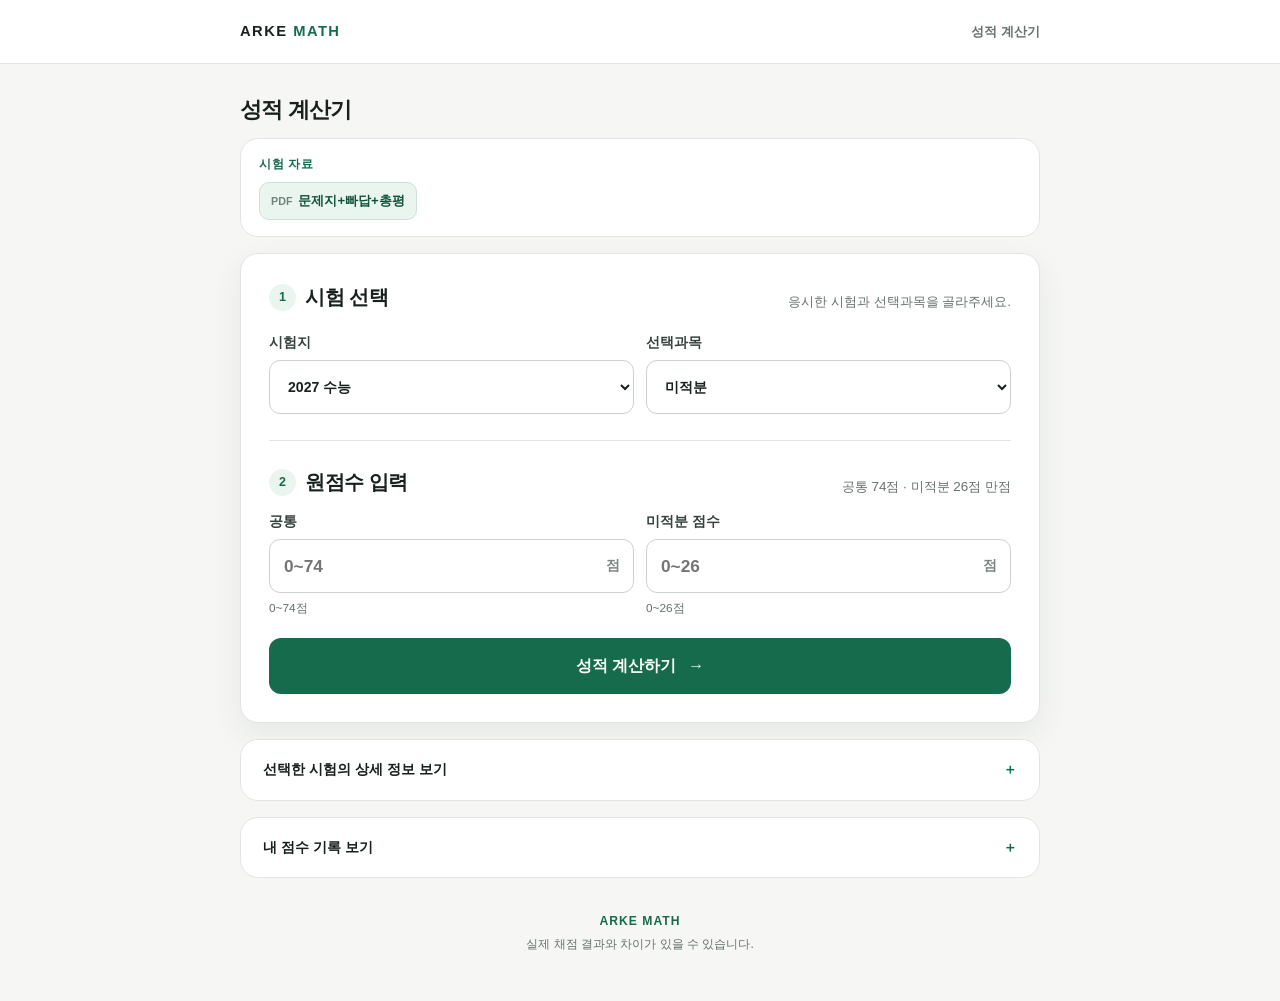
==== commit 6e48f11f: "m" ====
--- a/index.html
+++ b/index.html
@@ -15,9 +15,12 @@
 
   <main class="page">
     <section class="intro">
-      <p class="eyebrow">표준점수 · 백분위 · 등급</p>
-      <h1>모의고사 성적을 간편하게 확인하세요</h1>
-      <p>시험과 과목을 고르고 원점수만 입력하면 됩니다.</p>
+      <h1>성적 계산기</h1>
+    </section>
+
+    <section id="top-links-card" class="card top-links-card hidden" aria-live="polite">
+      <div class="simple-heading"><p class="eyebrow">시험 자료</p></div>
+      <div id="top-links"></div>
     </section>
 
     <section class="card calculator-card" aria-labelledby="calculator-title">
@@ -67,11 +70,6 @@
       <p class="result-notice">예상 환산식과 백분위 대응표를 이용한 참고값입니다.</p>
     </section>
 
-    <section id="top-links-card" class="card top-links-card hidden" aria-live="polite">
-      <div class="simple-heading"><div><p class="eyebrow">시험 자료</p><h2>필요한 자료 바로가기</h2></div></div>
-      <div id="top-links"></div>
-    </section>
-
     <details id="exam-details" class="card details-card">
       <summary>선택한 시험의 상세 정보 보기</summary>
       <section id="exam-info" class="info-card hidden" aria-live="polite"></section>
--- a/style.css
+++ b/style.css
@@ -6,8 +6,8 @@
 .site-header { display:flex; height:64px; align-items:center; justify-content:space-between; border-bottom:1px solid var(--line); background:rgba(255,255,255,.92); padding:0 max(24px,calc((100vw - 800px)/2)); position:sticky; top:0; z-index:10; backdrop-filter:blur(10px); }
 .brand { color:var(--ink); text-decoration:none; font-size:.92rem; font-weight:900; letter-spacing:.1em; }.brand span{color:var(--green)}
 .header-label { color:var(--muted); font-size:.82rem; font-weight:700; }
-.page { width:min(800px,calc(100% - 32px)); margin:auto; padding:48px 0 36px; }
-.intro { margin-bottom:24px; text-align:center; }.intro h1{margin:0 0 10px;font-size:clamp(1.7rem,4vw,2.35rem);line-height:1.25;letter-spacing:-.045em}.intro>p:last-child{margin:0;color:var(--muted)}
+.page { width:min(800px,calc(100% - 32px)); margin:auto; padding:32px 0 36px; }
+.intro { margin-bottom:14px; }.intro h1{margin:0;font-size:1.35rem;line-height:1.3;letter-spacing:-.035em}
 .eyebrow { margin:0 0 7px; color:var(--green); font-size:.75rem; font-weight:800; letter-spacing:.06em; }
 h2,h3,p { margin-top:0; } h2{margin-bottom:0;font-size:1.25rem;letter-spacing:-.025em} h3{font-size:.95rem}
 .card { margin-bottom:16px; padding:28px; border:1px solid var(--line); border-radius:18px; background:var(--surface); box-shadow:var(--shadow); }
@@ -22,9 +22,9 @@
 .result-card { border-color:#d5e8df; }.result-heading{display:flex;align-items:center;justify-content:space-between;gap:16px;margin-bottom:20px}.result-heading h2{font-size:1rem;color:var(--muted);font-weight:600}.grade-badge{min-width:88px;padding:10px 14px;border-radius:11px;background:var(--green);color:#fff;text-align:center;font-size:1.12rem;font-weight:900}
 .result-grid { display:grid; grid-template-columns:repeat(4,1fr); gap:9px }.result-item{min-height:94px;padding:14px;border:1px solid var(--line);border-radius:12px;background:#fafbfa}.result-item span{display:block;margin-bottom:8px;color:var(--muted);font-size:.75rem;font-weight:700}.result-item strong{font-size:1.3rem}.result-item.primary-result{border-color:#b9dbc9;background:var(--green-soft)}.result-item.primary-result strong{color:var(--green)}
 .cutoff-panel{margin-top:18px;padding-top:16px;border-top:1px solid var(--line)}.cutoff-table{display:grid;grid-template-columns:repeat(3,1fr);overflow:hidden;border:1px solid var(--line);border-radius:10px}.cutoff-cell{padding:10px;text-align:center}.cutoff-cell+.cutoff-cell{border-left:1px solid var(--line)}.cutoff-cell span{display:block;color:var(--muted);font-size:.72rem}.cutoff-cell strong{font-size:.9rem}.result-notice{margin:12px 0 0;color:var(--muted);font-size:.76rem;text-align:center}
-.simple-heading{margin-bottom:15px}.top-links-card{box-shadow:none}.links{display:flex;flex-wrap:wrap;gap:8px}.link-chip{display:inline-flex;min-height:40px;align-items:center;padding:8px 12px;border:1px solid #cce0d6;border-radius:10px;background:var(--green-soft);color:var(--green-dark);text-decoration:none;font-size:.82rem;font-weight:750}.link-chip:hover{border-color:var(--green)}.link-type{margin-right:6px;color:#72837a;font-size:.67rem}
+.simple-heading{margin-bottom:9px}.simple-heading .eyebrow{margin:0}.top-links-card{padding:16px 18px;box-shadow:none}.links{display:flex;flex-wrap:wrap;gap:8px}.link-chip{display:inline-flex;min-height:38px;align-items:center;padding:7px 11px;border:1px solid #cce0d6;border-radius:10px;background:var(--green-soft);color:var(--green-dark);text-decoration:none;font-size:.82rem;font-weight:750}.link-chip:hover{border-color:var(--green)}.link-type{margin-right:6px;color:#72837a;font-size:.67rem}
 .details-card { padding:0; box-shadow:none; overflow:hidden }.details-card>summary{padding:19px 22px;cursor:pointer;font-size:.9rem;font-weight:800;list-style:none}.details-card>summary::-webkit-details-marker{display:none}.details-card>summary::after{content:"＋";float:right;color:var(--green)}.details-card[open]>summary{border-bottom:1px solid var(--line)}.details-card[open]>summary::after{content:"−"}.info-card,.history-body{padding:22px}.info-card.card{margin:0;border:0;border-radius:0;box-shadow:none}
 .info-grid{display:grid;grid-template-columns:1fr 1fr;gap:9px;margin:14px 0}.info-box{padding:12px;border:1px solid var(--line);border-radius:10px;background:#fafbfa}.info-box span{display:block;color:var(--muted);font-size:.72rem}.info-box strong{display:block;margin-top:3px;font-size:.88rem}.notice-list,.info-muted{color:var(--muted);font-size:.82rem}.error-box{padding:12px;border-radius:10px;background:#fff0ed;color:var(--danger);font-weight:700}
 .history-toolbar{display:flex;align-items:center;justify-content:space-between;gap:12px;margin-bottom:14px}.history-toolbar p{margin:0;color:var(--muted);font-size:.8rem}.secondary-button{min-height:36px;border:1px solid #ccd3cf;border-radius:9px;background:#fff;color:#4e5a54;cursor:pointer;padding:0 11px;font-size:.8rem;font-weight:750}.secondary-button:disabled{opacity:.4}.empty-state{padding:20px;border:1px dashed #cdd4d0;border-radius:10px;color:var(--muted);text-align:center;font-size:.84rem}.chart-wrap{overflow-x:auto;border:1px solid var(--line);border-radius:10px}.chart-wrap canvas{display:block;min-width:520px}.history-list{display:grid;gap:8px;margin-top:10px}.history-item{display:flex;align-items:center;justify-content:space-between;gap:12px;padding:12px;border:1px solid var(--line);border-radius:10px;background:#fafbfa}.history-item strong{display:block;font-size:.87rem}.history-item p{margin:2px 0 0;color:var(--muted);font-size:.76rem}.history-actions{display:flex;align-items:center;gap:6px}.diff-badge,.delete-history-button{padding:5px 8px;border-radius:999px;font-size:.72rem;font-weight:800}.diff-badge.up{background:#dcfce7;color:#15803d}.diff-badge.down{background:#fee2e2;color:#b91c1c}.diff-badge.same{background:#ecefed;color:#59645f}.delete-history-button{border:1px solid #efc9c2;background:#fff;color:#a83b29;cursor:pointer}
 .footer{padding:18px 0 0;color:var(--muted);text-align:center;font-size:.76rem}.footer strong{display:block;margin-bottom:4px;color:var(--green);letter-spacing:.08em}
-@media(max-width:680px){.page{width:min(100% - 20px,800px);padding-top:30px}.card{padding:20px}.intro{text-align:left;padding:0 4px}.card-title-row{display:block}.card-title-row p{margin-top:7px}.selection-grid,.input-grid,.result-grid,.info-grid{grid-template-columns:1fr}.result-heading{align-items:stretch;flex-direction:column}.grade-badge{width:100%}.result-item{min-height:78px}.details-card{padding:0}.history-item,.history-toolbar{align-items:stretch;flex-direction:column}.history-actions{width:100%}.diff-badge,.delete-history-button{flex:1;text-align:center}.cutoff-table{grid-template-columns:1fr}.cutoff-cell+.cutoff-cell{border-top:1px solid var(--line);border-left:0}}
+@media(max-width:680px){.page{width:min(100% - 20px,800px);padding-top:22px}.card{padding:20px}.top-links-card{padding:15px}.intro{padding:0 4px}.card-title-row{display:block}.card-title-row p{margin-top:7px}.selection-grid,.input-grid,.result-grid,.info-grid{grid-template-columns:1fr}.result-heading{align-items:stretch;flex-direction:column}.grade-badge{width:100%}.result-item{min-height:78px}.details-card{padding:0}.history-item,.history-toolbar{align-items:stretch;flex-direction:column}.history-actions{width:100%}.diff-badge,.delete-history-button{flex:1;text-align:center}.cutoff-table{grid-template-columns:1fr}.cutoff-cell+.cutoff-cell{border-top:1px solid var(--line);border-left:0}}
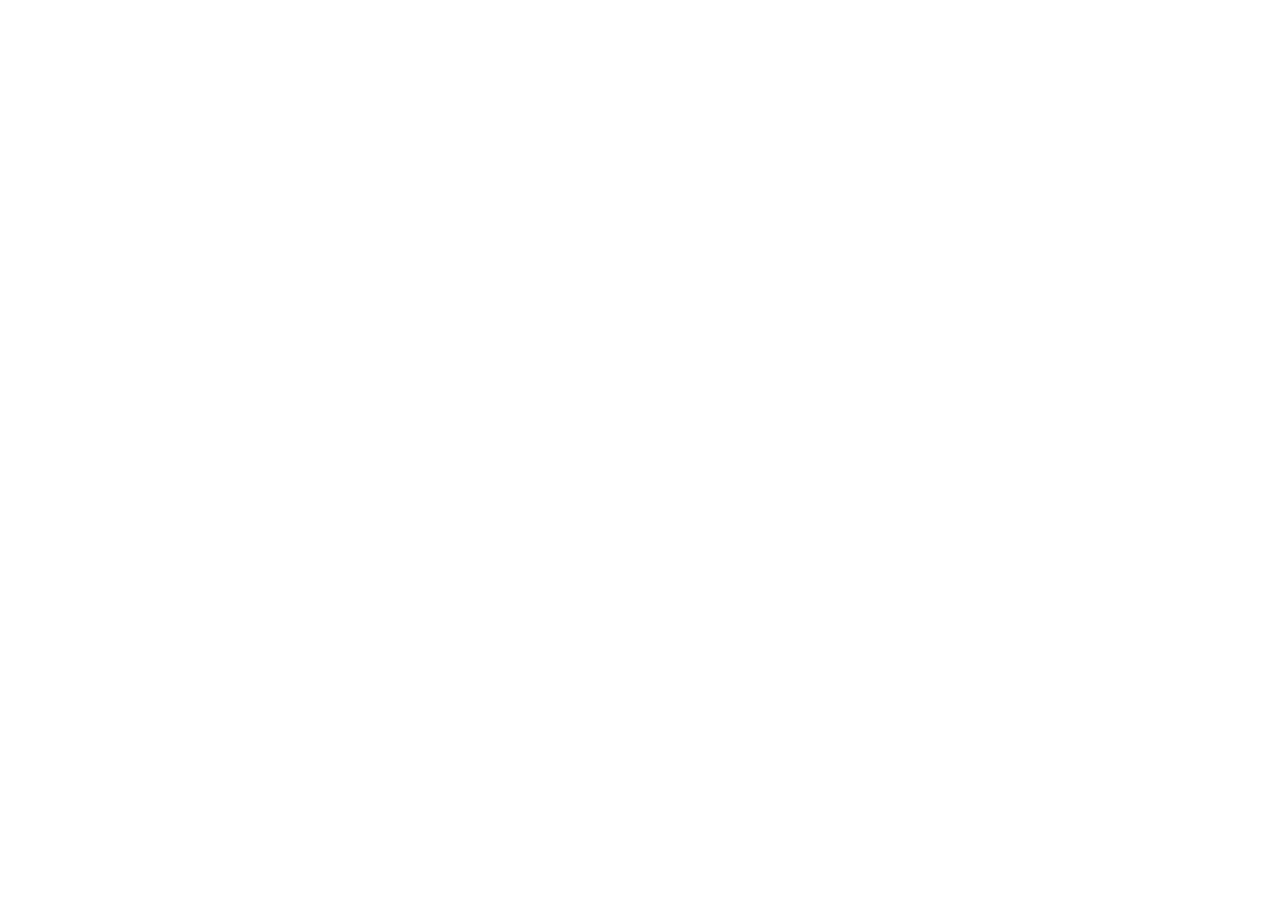
==== commit b3854a7e: "Redirect old calculator to ARKE MATH" ====
--- a/index.html
+++ b/index.html
@@ -3,11 +3,15 @@
 <head>
   <meta charset="UTF-8">
   <meta name="viewport" content="width=device-width, initial-scale=1.0">
+  <meta http-equiv="refresh" content="0; url=https://arkemath.com/">
+  <link rel="canonical" href="https://arkemath.com/">
+  <script>window.location.replace("https://arkemath.com/");</script>
   <meta name="description" content="아르케 수학 모의고사 예상 표준점수, 백분위, 등급 계산기">
   <title>아르케 수학 성적 계산기</title>
   <link rel="stylesheet" href="style.css">
 </head>
 <body>
+  <noscript><p><a href="https://arkemath.com/">새 ARKE MATH 사이트로 이동하기</a></p></noscript>
   <header class="site-header">
     <a class="brand" href="#">ARKE <span>MATH</span></a>
     <span class="header-label">성적 계산기</span>
@@ -23,7 +27,7 @@
       <div id="top-links"></div>
     </section>
 
-    <section class="card calculator-card" aria-labelledby="calculator-title">
+    <section id="calculator-card" class="card calculator-card" aria-labelledby="calculator-title">
       <div class="card-title-row">
         <div><span class="step-badge">1</span><h2 id="calculator-title">시험 선택</h2></div>
         <p>응시한 시험과 선택과목을 골라주세요.</p>
@@ -68,6 +72,7 @@
       </div>
       <div class="cutoff-panel"><h3>1~3등급 기준</h3><div id="result-cutoffs" class="cutoff-table"></div></div>
       <p class="result-notice">예상 환산식과 백분위 대응표를 이용한 참고값입니다.</p>
+      <button id="retry-button" class="retry-button" type="button">다시 입력하기</button>
     </section>
 
     <details id="exam-details" class="card details-card">
@@ -80,7 +85,7 @@
       <div class="history-body">
         <div class="history-toolbar"><p>최근 계산 결과를 이 브라우저에 저장합니다.</p><button id="clear-history" class="secondary-button" type="button">전체 삭제</button></div>
         <div id="history-empty" class="empty-state">아직 저장된 점수 기록이 없습니다.</div>
-        <div id="history-content" class="hidden"><div class="chart-wrap"><canvas id="history-chart" width="840" height="280" aria-label="표준점수 변화 그래프"></canvas></div><div id="history-list" class="history-list" aria-label="저장된 점수 기록"></div></div>
+        <div id="history-content" class="hidden"><div class="chart-wrap"><canvas id="history-chart" width="840" height="280" aria-label="원점수 변화 그래프"></canvas></div><div id="history-list" class="history-list" aria-label="저장된 점수 기록"></div></div>
       </div>
     </details>
 
--- a/style.css
+++ b/style.css
@@ -22,6 +22,7 @@
 .result-card { border-color:#d5e8df; }.result-heading{display:flex;align-items:center;justify-content:space-between;gap:16px;margin-bottom:20px}.result-heading h2{font-size:1rem;color:var(--muted);font-weight:600}.grade-badge{min-width:88px;padding:10px 14px;border-radius:11px;background:var(--green);color:#fff;text-align:center;font-size:1.12rem;font-weight:900}
 .result-grid { display:grid; grid-template-columns:repeat(4,1fr); gap:9px }.result-item{min-height:94px;padding:14px;border:1px solid var(--line);border-radius:12px;background:#fafbfa}.result-item span{display:block;margin-bottom:8px;color:var(--muted);font-size:.75rem;font-weight:700}.result-item strong{font-size:1.3rem}.result-item.primary-result{border-color:#b9dbc9;background:var(--green-soft)}.result-item.primary-result strong{color:var(--green)}
 .cutoff-panel{margin-top:18px;padding-top:16px;border-top:1px solid var(--line)}.cutoff-table{display:grid;grid-template-columns:repeat(3,1fr);overflow:hidden;border:1px solid var(--line);border-radius:10px}.cutoff-cell{padding:10px;text-align:center}.cutoff-cell+.cutoff-cell{border-left:1px solid var(--line)}.cutoff-cell span{display:block;color:var(--muted);font-size:.72rem}.cutoff-cell strong{font-size:.9rem}.result-notice{margin:12px 0 0;color:var(--muted);font-size:.76rem;text-align:center}
+.retry-button{width:100%;height:48px;margin-top:18px;border:1px solid #b9d5c8;border-radius:11px;background:#fff;color:var(--green);cursor:pointer;font-weight:800}.retry-button:hover{background:var(--green-soft)}
 .simple-heading{margin-bottom:9px}.simple-heading .eyebrow{margin:0}.top-links-card{padding:16px 18px;box-shadow:none}.links{display:flex;flex-wrap:wrap;gap:8px}.link-chip{display:inline-flex;min-height:38px;align-items:center;padding:7px 11px;border:1px solid #cce0d6;border-radius:10px;background:var(--green-soft);color:var(--green-dark);text-decoration:none;font-size:.82rem;font-weight:750}.link-chip:hover{border-color:var(--green)}.link-type{margin-right:6px;color:#72837a;font-size:.67rem}
 .details-card { padding:0; box-shadow:none; overflow:hidden }.details-card>summary{padding:19px 22px;cursor:pointer;font-size:.9rem;font-weight:800;list-style:none}.details-card>summary::-webkit-details-marker{display:none}.details-card>summary::after{content:"＋";float:right;color:var(--green)}.details-card[open]>summary{border-bottom:1px solid var(--line)}.details-card[open]>summary::after{content:"−"}.info-card,.history-body{padding:22px}.info-card.card{margin:0;border:0;border-radius:0;box-shadow:none}
 .info-grid{display:grid;grid-template-columns:1fr 1fr;gap:9px;margin:14px 0}.info-box{padding:12px;border:1px solid var(--line);border-radius:10px;background:#fafbfa}.info-box span{display:block;color:var(--muted);font-size:.72rem}.info-box strong{display:block;margin-top:3px;font-size:.88rem}.notice-list,.info-muted{color:var(--muted);font-size:.82rem}.error-box{padding:12px;border-radius:10px;background:#fff0ed;color:var(--danger);font-weight:700}
